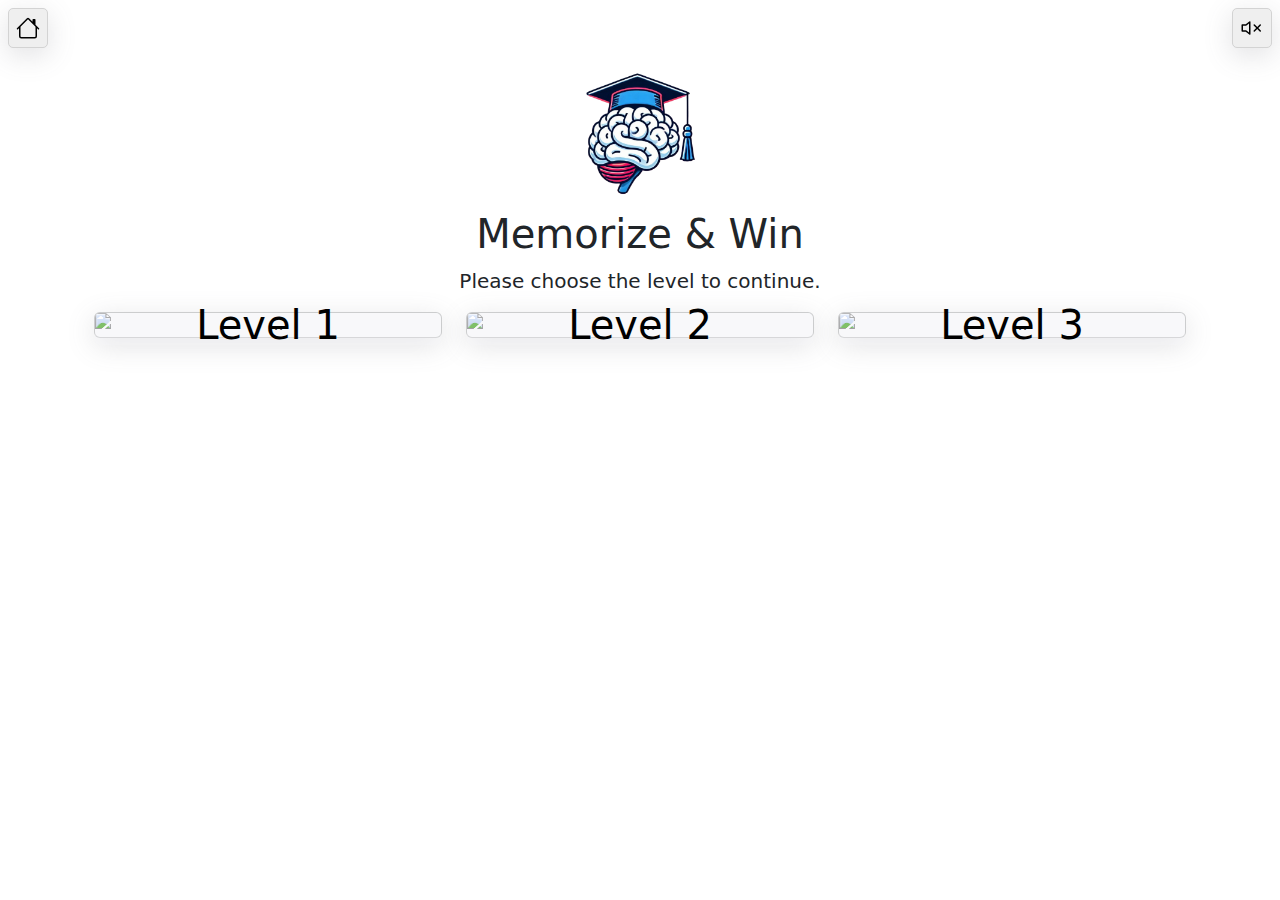
==== index.html @ 913070f7 "Almost There" ====
<!DOCTYPE html>
<html lang="en">

<head>
  <meta charset="UTF-8">
  <meta name="viewport" content="width=device-width, initial-scale=1.0">
  <title>Complete Bootstrap Example</title>
  <!-- Bootstrap CSS -->
  <link href="https://cdn.jsdelivr.net/npm/bootstrap@5.3.0-alpha3/dist/css/bootstrap.min.css" rel="stylesheet">
  <!-- Bootstrap Icons -->
  <link href="https://cdn.jsdelivr.net/npm/bootstrap-icons/font/bootstrap-icons.css" rel="stylesheet">
  <link rel="stylesheet" href="./styles/style.css">
</head>

<body>
  <!-- Navbar -->
  <div class="hstack game_nav">
    <div class="p-2">
      <button class="home_btn" id="home_btn">
        <svg xmlns="http://www.w3.org/2000/svg" width="24" height="24" fill="currentColor" class="bi bi-house"
          viewBox="0 0 16 16">
          <path
            d="M8.707 1.5a1 1 0 0 0-1.414 0L.646 8.146a.5.5 0 0 0 .708.708L2 8.207V13.5A1.5 1.5 0 0 0 3.5 15h9a1.5 1.5 0 0 0 1.5-1.5V8.207l.646.647a.5.5 0 0 0 .708-.708L13 5.793V2.5a.5.5 0 0 0-.5-.5h-1a.5.5 0 0 0-.5.5v1.293zM13 7.207V13.5a.5.5 0 0 1-.5.5h-9a.5.5 0 0 1-.5-.5V7.207l5-5z" />
        </svg>
      </button>
    </div>
    <div class="p-2 ms-auto">
      <button class="speaker_btn">
        <svg xmlns="http://www.w3.org/2000/svg" width="24" height="24" fill="currentColor" class="bi bi-volume-mute"
          viewBox="0 0 16 16">
          <path
            d="M6.717 3.55A.5.5 0 0 1 7 4v8a.5.5 0 0 1-.812.39L3.825 10.5H1.5A.5.5 0 0 1 1 10V6a.5.5 0 0 1 .5-.5h2.325l2.363-1.89a.5.5 0 0 1 .529-.06M6 5.04 4.312 6.39A.5.5 0 0 1 4 6.5H2v3h2a.5.5 0 0 1 .312.11L6 10.96zm7.854.606a.5.5 0 0 1 0 .708L12.207 8l1.647 1.646a.5.5 0 0 1-.708.708L11.5 8.707l-1.646 1.647a.5.5 0 0 1-.708-.708L10.793 8 9.146 6.354a.5.5 0 1 1 .708-.708L11.5 7.293l1.646-1.647a.5.5 0 0 1 .708 0" />
        </svg>
      </button>
    </div>
  </div>

  <!-- Hero Section -->
  <div class="container text-center my-1" id="home_container">
    <img src="./image/logo.png" class="game_logo" />
    <h1>Memorize & Win</h1>
    <p class="lead">Please choose the level to continue.</p>


    <div class="container">
      <div class="row game_row-cols-1 game_row-cols-md-3 g-4">

        <div class="col">
          <div class="card text-bg-light level_cards" level="1">
            <img src="https://th.bing.com/th/id/R.3ec155f963d05478b3f67e2ac0a805a8?rik=Q%2bEp9dxS2MVzyg&pid=ImgRaw&r=0"
              class="card-img" alt="...">
            <div class="card-img-overlay bg-light bg-opacity-25">
              <h1 class="card-title">Level 1</h1>
            </div>
          </div>
        </div>

        <div class="col">
          <div class="card text-bg-light level_cards" level="2">
            <img src="https://th.bing.com/th/id/R.3ec155f963d05478b3f67e2ac0a805a8?rik=Q%2bEp9dxS2MVzyg&pid=ImgRaw&r=0"
              class="card-img" alt="...">
            <div class="card-img-overlay bg-light bg-opacity-25">
              <h1 class="card-title">Level 2</h1>
            </div>
          </div>
        </div>

        <div class="col">
          <div class="card text-bg-light level_cards" level="3">
            <img src="https://th.bing.com/th/id/R.3ec155f963d05478b3f67e2ac0a805a8?rik=Q%2bEp9dxS2MVzyg&pid=ImgRaw&r=0"
              class="card-img" alt="...">
            <div class="card-img-overlay bg-light bg-opacity-25">
              <h1 class="card-title">Level 3</h1>
            </div>
          </div>
        </div>
      </div>
    </div>


  </div>




  <div class="container d-flex justify-content-center align-items-center d-none" id="game_container">
    <div class="game_container">
      <div class="game_row">
        <div class="game_card">
          <div class="card-inner">
            <div class="card-front"></div>
            <div class="card-back">
              <img src="https://via.placeholder.com/300" img-index="0" />
            </div>
          </div>
        </div>
        <div class="game_card">
          <div class="card-inner">
            <div class="card-front"></div>
            <div class="card-back">
              <img src="https://via.placeholder.com/300" img-index="1" />
            </div>
          </div>
        </div>
        <div class="game_card">
          <div class="card-inner">
            <div class="card-front"></div>
            <div class="card-back">
              <img src="https://via.placeholder.com/300" img-index="2" />
            </div>
          </div>
        </div>
      </div>
      <div class="game_row">
        <div class="game_card">
          <div class="card-inner">
            <div class="card-front"></div>
            <div class="card-back">
              <img src="https://via.placeholder.com/300" img-index="3" />
            </div>
          </div>
        </div>
        <div class="game_card">
          <div class="card-inner">
            <div class="card-front"></div>
            <div class="card-back">
              <img src="https://via.placeholder.com/300" img-index="4" />
            </div>
          </div>
        </div>
        <div class="game_card">
          <div class="card-inner">
            <div class="card-front"></div>
            <div class="card-back">
              <img src="https://via.placeholder.com/300" img-index="5" />
            </div>
          </div>
        </div>
      </div>
      <div class="game_row">
        <div class="game_card">
          <div class="card-inner">
            <div class="card-front"></div>
            <div class="card-back">
              <img src="https://via.placeholder.com/300" img-index="6" />
            </div>
          </div>
        </div>
        <div class="game_card">
          <div class="card-inner">
            <div class="card-front"></div>
            <div class="card-back">
              <img src="https://via.placeholder.com/300" img-index="7" />
            </div>
          </div>
        </div>
        <div class="game_card">
          <div class="card-inner">
            <div class="card-front"></div>
            <div class="card-back">
              <img src="https://via.placeholder.com/300" img-index="8" />
            </div>
          </div>
        </div>
      </div>
      <div class="game_row">
        <div class="game_card">
          <div class="card-inner">
            <div class="card-front"></div>
            <div class="card-back">
              <img src="https://via.placeholder.com/300" img-index="9" />
            </div>
          </div>
        </div>
        <div class="game_card">
          <div class="card-inner">
            <div class="card-front"></div>
            <div class="card-back">
              <img src="https://via.placeholder.com/300" img-index="10" />
            </div>
          </div>
        </div>
        <div class="game_card">
          <div class="card-inner">
            <div class="card-front"></div>
            <div class="card-back">
              <img src="https://via.placeholder.com/300" img-index="11" />
            </div>
          </div>
        </div>
      </div>
    </div>
  </div>


  <script src="script/script.js"></script>
  <!-- Bootstrap JS -->
  <script src="https://cdn.jsdelivr.net/npm/bootstrap@5.3.0-alpha3/dist/js/bootstrap.bundle.min.js"></script>
</body>

</html>
---- styles/style.css ----
* {
    margin: 0;
    padding: 0;
    box-sizing: border-box;
}

/* This is for game navigation */
.game_nav .home_btn, .game_nav .speaker_btn{
    height:40px;
    width:40px;
    padding:3px;
    border:1px solid lightgrey;
    border-radius:5px;
    box-shadow: rgba(100, 100, 111, 0.2) 0px 7px 29px 0px;
    display:flex;
    justify-content: center;
    align-items:center;
}
/* This is for homepage */
.level_cards{
    box-shadow: rgba(100, 100, 111, 0.2) 0px 7px 29px 0px;
    cursor:pointer;
    user-select: none;
    text-align:center;
}
.level_cards .card-img-overlay{
    display:flex;
    flex-direction:column;
    justify-content: center;
    align-items:center;
    text-align: justify;
}
.game_logo{
    height:150px;
    width:150px;
}

.game_container {
    display: flex;
    flex-direction:column;
    box-shadow: rgba(100, 100, 111, 0.2) 0px 7px 29px 0px;
    padding:5px;
    border:1px solid lightgrey;
    border-radius:2px;
}
.game_container .game_row{
    display:flex;
    flex-direction:row;
}

.game_card{
    perspective: 1000px;
    margin:5px;
}

.card-inner {
    width:20vw;
    height:20vw;
    max-width:110px;
    max-height:110px;
    transform-style: preserve-3d;
    transition: transform 0.5s;
    cursor: pointer;
    border:1px solid lightgrey;
}

.game_card.flipped .card-inner {
    transform: rotateY(180deg);
}

.card-front,
.card-back {
    position: absolute;
    width: 100%;
    height: 100%;
    backface-visibility: hidden;
}

.card-front {
    display: flex;
    justify-content: center;
    align-items: center;
    background-image: linear-gradient( 132.6deg,  rgba(71,139,214,1) 23.3%, rgba(37,216,211,1) 84.7% );
    color: white;
    font-size: 1.5rem;
}

.card-back {
    transform: rotateY(180deg);
    display: flex;
    justify-content: center;
    align-items: center;
    background-color: #f1f1f1;
}

.card-back img {
    width: 100%;
    height: 100%;
    object-fit: cover;
}
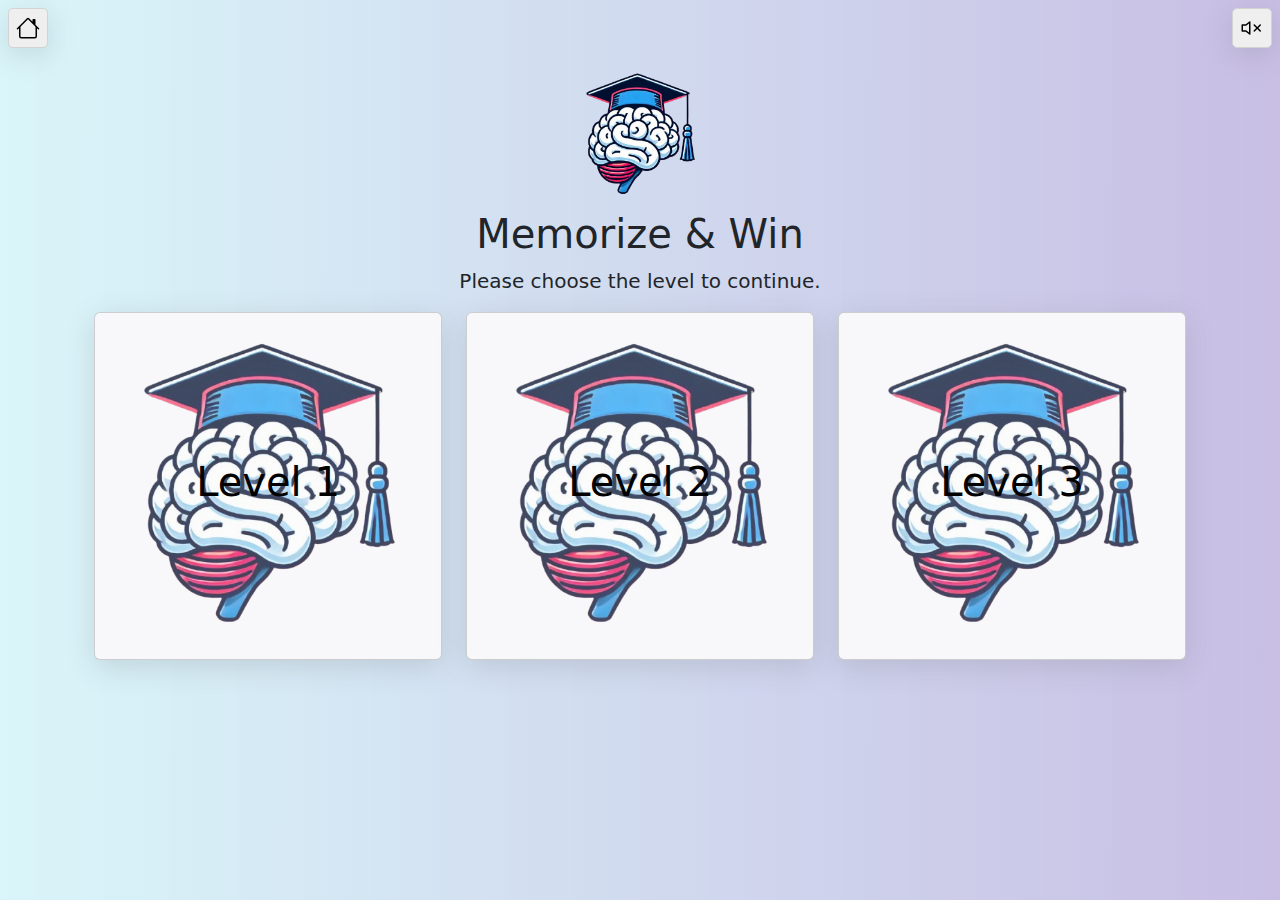
==== commit 2e784381: "Dynamic Level made" ====
--- a/index.html
+++ b/index.html
@@ -25,11 +25,16 @@
       </button>
     </div>
     <div class="p-2 ms-auto">
-      <button class="speaker_btn">
-        <svg xmlns="http://www.w3.org/2000/svg" width="24" height="24" fill="currentColor" class="bi bi-volume-mute"
+      <button class="speaker_btn" id="speaker_btn">
+        <svg xmlns="http://www.w3.org/2000/svg" id="mute_btn" width="24" height="24" fill="currentColor" class="bi bi-volume-mute"
           viewBox="0 0 16 16">
           <path
             d="M6.717 3.55A.5.5 0 0 1 7 4v8a.5.5 0 0 1-.812.39L3.825 10.5H1.5A.5.5 0 0 1 1 10V6a.5.5 0 0 1 .5-.5h2.325l2.363-1.89a.5.5 0 0 1 .529-.06M6 5.04 4.312 6.39A.5.5 0 0 1 4 6.5H2v3h2a.5.5 0 0 1 .312.11L6 10.96zm7.854.606a.5.5 0 0 1 0 .708L12.207 8l1.647 1.646a.5.5 0 0 1-.708.708L11.5 8.707l-1.646 1.647a.5.5 0 0 1-.708-.708L10.793 8 9.146 6.354a.5.5 0 1 1 .708-.708L11.5 7.293l1.646-1.647a.5.5 0 0 1 .708 0" />
+        </svg>
+        <svg xmlns="http://www.w3.org/2000/svg" id="unmute_btn" width="24" height="24" fill="currentColor" class="d-none bi bi-volume-up" viewBox="0 0 16 16">
+          <path d="M11.536 14.01A8.47 8.47 0 0 0 14.026 8a8.47 8.47 0 0 0-2.49-6.01l-.708.707A7.48 7.48 0 0 1 13.025 8c0 2.071-.84 3.946-2.197 5.303z"/>
+          <path d="M10.121 12.596A6.48 6.48 0 0 0 12.025 8a6.48 6.48 0 0 0-1.904-4.596l-.707.707A5.48 5.48 0 0 1 11.025 8a5.48 5.48 0 0 1-1.61 3.89z"/>
+          <path d="M10.025 8a4.5 4.5 0 0 1-1.318 3.182L8 10.475A3.5 3.5 0 0 0 9.025 8c0-.966-.392-1.841-1.025-2.475l.707-.707A4.5 4.5 0 0 1 10.025 8M7 4a.5.5 0 0 0-.812-.39L3.825 5.5H1.5A.5.5 0 0 0 1 6v4a.5.5 0 0 0 .5.5h2.325l2.363 1.89A.5.5 0 0 0 7 12zM4.312 6.39 6 5.04v5.92L4.312 9.61A.5.5 0 0 0 4 9.5H2v-3h2a.5.5 0 0 0 .312-.11"/>
         </svg>
       </button>
     </div>
@@ -43,37 +48,8 @@
 
 
     <div class="container">
-      <div class="row game_row-cols-1 game_row-cols-md-3 g-4">
+      <div class="row row-cols-1 row-cols-md-3 g-4" id="level_container">
 
-        <div class="col">
-          <div class="card text-bg-light level_cards" level="1">
-            <img src="https://th.bing.com/th/id/R.3ec155f963d05478b3f67e2ac0a805a8?rik=Q%2bEp9dxS2MVzyg&pid=ImgRaw&r=0"
-              class="card-img" alt="...">
-            <div class="card-img-overlay bg-light bg-opacity-25">
-              <h1 class="card-title">Level 1</h1>
-            </div>
-          </div>
-        </div>
-
-        <div class="col">
-          <div class="card text-bg-light level_cards" level="2">
-            <img src="https://th.bing.com/th/id/R.3ec155f963d05478b3f67e2ac0a805a8?rik=Q%2bEp9dxS2MVzyg&pid=ImgRaw&r=0"
-              class="card-img" alt="...">
-            <div class="card-img-overlay bg-light bg-opacity-25">
-              <h1 class="card-title">Level 2</h1>
-            </div>
-          </div>
-        </div>
-
-        <div class="col">
-          <div class="card text-bg-light level_cards" level="3">
-            <img src="https://th.bing.com/th/id/R.3ec155f963d05478b3f67e2ac0a805a8?rik=Q%2bEp9dxS2MVzyg&pid=ImgRaw&r=0"
-              class="card-img" alt="...">
-            <div class="card-img-overlay bg-light bg-opacity-25">
-              <h1 class="card-title">Level 3</h1>
-            </div>
-          </div>
-        </div>
       </div>
     </div>
 
@@ -83,113 +59,9 @@
 
 
 
-  <div class="container d-flex justify-content-center align-items-center d-none" id="game_container">
-    <div class="game_container">
-      <div class="game_row">
-        <div class="game_card">
-          <div class="card-inner">
-            <div class="card-front"></div>
-            <div class="card-back">
-              <img src="https://via.placeholder.com/300" img-index="0" />
-            </div>
-          </div>
-        </div>
-        <div class="game_card">
-          <div class="card-inner">
-            <div class="card-front"></div>
-            <div class="card-back">
-              <img src="https://via.placeholder.com/300" img-index="1" />
-            </div>
-          </div>
-        </div>
-        <div class="game_card">
-          <div class="card-inner">
-            <div class="card-front"></div>
-            <div class="card-back">
-              <img src="https://via.placeholder.com/300" img-index="2" />
-            </div>
-          </div>
-        </div>
+  <div class="container d-none" id="game_container">
+      <div class="game_container" id="card_container">
       </div>
-      <div class="game_row">
-        <div class="game_card">
-          <div class="card-inner">
-            <div class="card-front"></div>
-            <div class="card-back">
-              <img src="https://via.placeholder.com/300" img-index="3" />
-            </div>
-          </div>
-        </div>
-        <div class="game_card">
-          <div class="card-inner">
-            <div class="card-front"></div>
-            <div class="card-back">
-              <img src="https://via.placeholder.com/300" img-index="4" />
-            </div>
-          </div>
-        </div>
-        <div class="game_card">
-          <div class="card-inner">
-            <div class="card-front"></div>
-            <div class="card-back">
-              <img src="https://via.placeholder.com/300" img-index="5" />
-            </div>
-          </div>
-        </div>
-      </div>
-      <div class="game_row">
-        <div class="game_card">
-          <div class="card-inner">
-            <div class="card-front"></div>
-            <div class="card-back">
-              <img src="https://via.placeholder.com/300" img-index="6" />
-            </div>
-          </div>
-        </div>
-        <div class="game_card">
-          <div class="card-inner">
-            <div class="card-front"></div>
-            <div class="card-back">
-              <img src="https://via.placeholder.com/300" img-index="7" />
-            </div>
-          </div>
-        </div>
-        <div class="game_card">
-          <div class="card-inner">
-            <div class="card-front"></div>
-            <div class="card-back">
-              <img src="https://via.placeholder.com/300" img-index="8" />
-            </div>
-          </div>
-        </div>
-      </div>
-      <div class="game_row">
-        <div class="game_card">
-          <div class="card-inner">
-            <div class="card-front"></div>
-            <div class="card-back">
-              <img src="https://via.placeholder.com/300" img-index="9" />
-            </div>
-          </div>
-        </div>
-        <div class="game_card">
-          <div class="card-inner">
-            <div class="card-front"></div>
-            <div class="card-back">
-              <img src="https://via.placeholder.com/300" img-index="10" />
-            </div>
-          </div>
-        </div>
-        <div class="game_card">
-          <div class="card-inner">
-            <div class="card-front"></div>
-            <div class="card-back">
-              <img src="https://via.placeholder.com/300" img-index="11" />
-            </div>
-          </div>
-        </div>
-      </div>
-    </div>
   </div>
 
 
--- a/styles/style.css
+++ b/styles/style.css
@@ -4,64 +4,80 @@
     box-sizing: border-box;
 }
 
+body {
+    background-image: linear-gradient( 90.1deg,  rgba(84, 211, 228, 0.22) 0.2%, rgba(68, 36, 164, 0.294) 99.9% );
+}
+
 /* This is for game navigation */
-.game_nav .home_btn, .game_nav .speaker_btn{
-    height:40px;
-    width:40px;
-    padding:3px;
-    border:1px solid lightgrey;
-    border-radius:5px;
+.game_nav .home_btn,
+.game_nav .speaker_btn {
+    height: 40px;
+    width: 40px;
+    padding: 3px;
+    border: 1px solid lightgrey;
+    border-radius: 5px;
     box-shadow: rgba(100, 100, 111, 0.2) 0px 7px 29px 0px;
-    display:flex;
+    display: flex;
     justify-content: center;
-    align-items:center;
+    align-items: center;
 }
+
 /* This is for homepage */
-.level_cards{
+.level_cards {
     box-shadow: rgba(100, 100, 111, 0.2) 0px 7px 29px 0px;
-    cursor:pointer;
+    cursor: pointer;
     user-select: none;
-    text-align:center;
+    text-align: center;
 }
-.level_cards .card-img-overlay{
-    display:flex;
-    flex-direction:column;
+
+.level_cards .card-img-overlay {
+    display: flex;
+    flex-direction: column;
     justify-content: center;
-    align-items:center;
+    align-items: center;
     text-align: justify;
 }
-.game_logo{
-    height:150px;
-    width:150px;
+
+.game_logo {
+    height: 150px;
+    width: 150px;
+}
+
+#game_container {
+    height: 100vh;
+    display: flex;
+    justify-content: center;
+    align-items: center;
 }
 
 .game_container {
     display: flex;
-    flex-direction:column;
+    flex-direction: column;
     box-shadow: rgba(100, 100, 111, 0.2) 0px 7px 29px 0px;
-    padding:5px;
-    border:1px solid lightgrey;
-    border-radius:2px;
-}
-.game_container .game_row{
-    display:flex;
-    flex-direction:row;
+    padding: 5px;
+    border: 1px solid lightgrey;
+    border-radius: 2px;
 }
 
-.game_card{
+.game_container .game_row {
+    display: flex;
+    flex-direction: row;
+}
+
+.game_card {
     perspective: 1000px;
-    margin:5px;
+    margin: 5px;
 }
 
 .card-inner {
-    width:20vw;
-    height:20vw;
-    max-width:110px;
-    max-height:110px;
+    width: 20vw;
+    height: 20vw;
+    max-width: 110px;
+    max-height: 110px;
     transform-style: preserve-3d;
     transition: transform 0.5s;
     cursor: pointer;
-    border:1px solid lightgrey;
+    border: 1px solid lightgrey;
 }
 
 .game_card.flipped .card-inner {
@@ -80,7 +96,7 @@
     display: flex;
     justify-content: center;
     align-items: center;
-    background-image: linear-gradient( 132.6deg,  rgba(71,139,214,1) 23.3%, rgba(37,216,211,1) 84.7% );
+    background-image: linear-gradient(132.6deg, rgba(71, 139, 214, 1) 23.3%, rgba(37, 216, 211, 1) 84.7%);
     color: white;
     font-size: 1.5rem;
 }
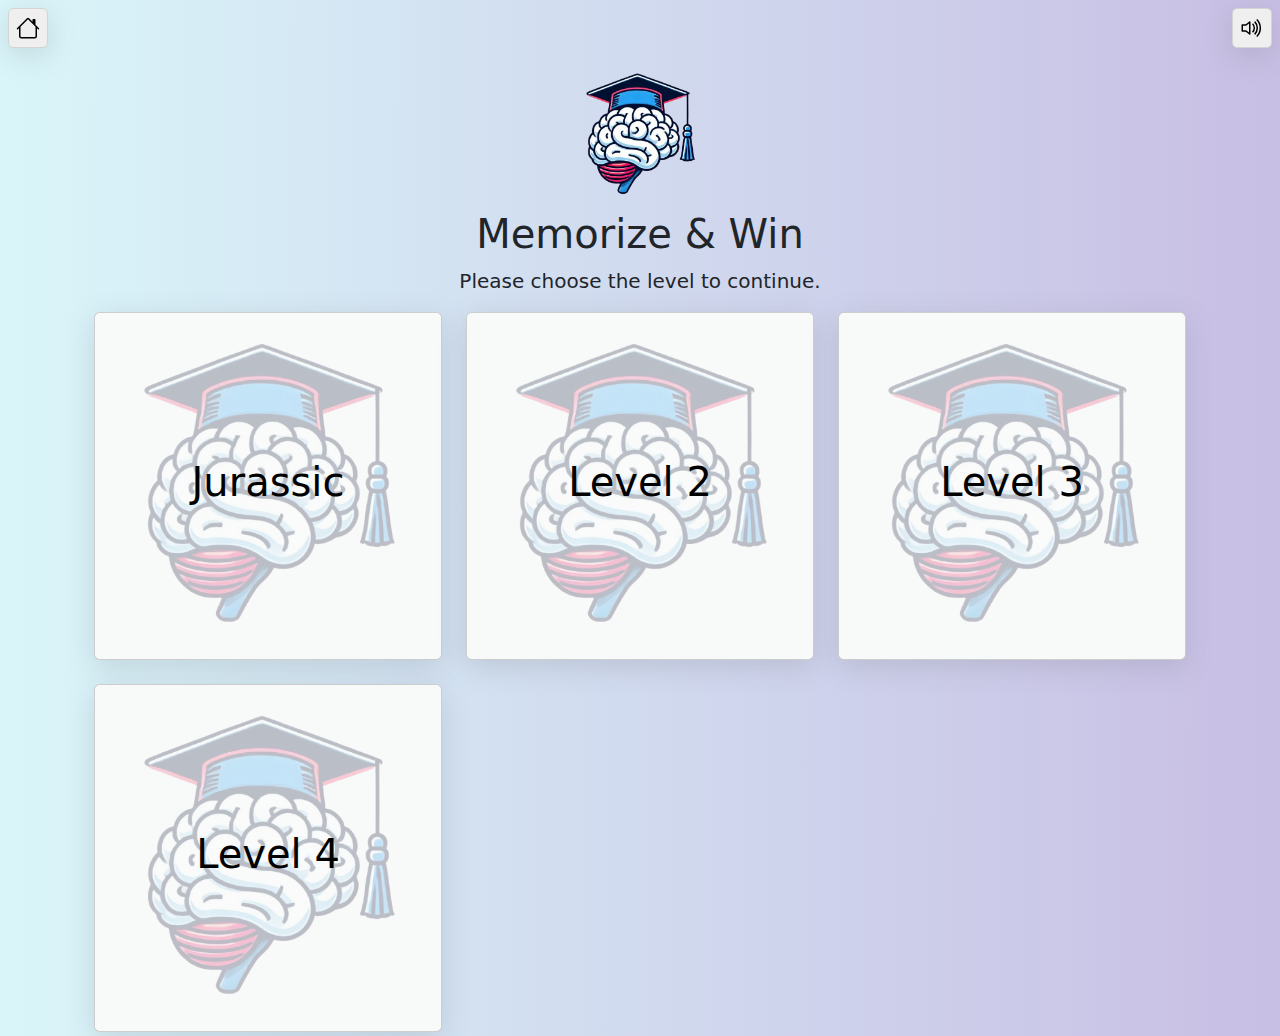
==== commit 086294f4: "Almost Finished" ====
--- a/index.html
+++ b/index.html
@@ -9,6 +9,7 @@
   <link href="https://cdn.jsdelivr.net/npm/bootstrap@5.3.0-alpha3/dist/css/bootstrap.min.css" rel="stylesheet">
   <!-- Bootstrap Icons -->
   <link href="https://cdn.jsdelivr.net/npm/bootstrap-icons/font/bootstrap-icons.css" rel="stylesheet">
+  <link rel="stylesheet" href="https://cdnjs.cloudflare.com/ajax/libs/font-awesome/6.0.0-beta3/css/all.min.css">
   <link rel="stylesheet" href="./styles/style.css">
 </head>
 
@@ -24,17 +25,40 @@
         </svg>
       </button>
     </div>
+    <div class="p-0 text-center w-100 d-flex justify-content-center d-none" id="control_container">
+      <div class="container controls d-flex justify-content-center align-items-center">
+        <div class="indicators hstack d-flex justify-content-center align-items-center">
+          <p id="current_level">Level 1</p>
+          <div class="p-2">
+            <i class="fa fa-clock" aria-hidden="true" id="time_logo"></i>
+            <b>: <span id="time_field" descriptor="time_logo">60s</span></b>
+          </div>
+          <div class="p-2">
+            <i class="fa fa-trophy" aria-hidden="true" id="score_logo"></i> 
+            : <span id="score_field" descriptor="score_logo"><b>50</b></span>
+          </div>
+          <div class="p-2">
+            <i class="fa fa-arrows" aria-hidden="true" id="moves_logo"></i>
+            : <span id="moves_field" descriptor="moves_logo"><b>20</b></span>
+          </div>
+        </div>
+      </div>
+    </div>
     <div class="p-2 ms-auto">
       <button class="speaker_btn" id="speaker_btn">
-        <svg xmlns="http://www.w3.org/2000/svg" id="mute_btn" width="24" height="24" fill="currentColor" class="bi bi-volume-mute"
-          viewBox="0 0 16 16">
+        <svg xmlns="http://www.w3.org/2000/svg" id="mute_btn" width="24" height="24" fill="currentColor"
+          class="d-none bi bi-volume-mute" viewBox="0 0 16 16">
           <path
             d="M6.717 3.55A.5.5 0 0 1 7 4v8a.5.5 0 0 1-.812.39L3.825 10.5H1.5A.5.5 0 0 1 1 10V6a.5.5 0 0 1 .5-.5h2.325l2.363-1.89a.5.5 0 0 1 .529-.06M6 5.04 4.312 6.39A.5.5 0 0 1 4 6.5H2v3h2a.5.5 0 0 1 .312.11L6 10.96zm7.854.606a.5.5 0 0 1 0 .708L12.207 8l1.647 1.646a.5.5 0 0 1-.708.708L11.5 8.707l-1.646 1.647a.5.5 0 0 1-.708-.708L10.793 8 9.146 6.354a.5.5 0 1 1 .708-.708L11.5 7.293l1.646-1.647a.5.5 0 0 1 .708 0" />
         </svg>
-        <svg xmlns="http://www.w3.org/2000/svg" id="unmute_btn" width="24" height="24" fill="currentColor" class="d-none bi bi-volume-up" viewBox="0 0 16 16">
-          <path d="M11.536 14.01A8.47 8.47 0 0 0 14.026 8a8.47 8.47 0 0 0-2.49-6.01l-.708.707A7.48 7.48 0 0 1 13.025 8c0 2.071-.84 3.946-2.197 5.303z"/>
-          <path d="M10.121 12.596A6.48 6.48 0 0 0 12.025 8a6.48 6.48 0 0 0-1.904-4.596l-.707.707A5.48 5.48 0 0 1 11.025 8a5.48 5.48 0 0 1-1.61 3.89z"/>
-          <path d="M10.025 8a4.5 4.5 0 0 1-1.318 3.182L8 10.475A3.5 3.5 0 0 0 9.025 8c0-.966-.392-1.841-1.025-2.475l.707-.707A4.5 4.5 0 0 1 10.025 8M7 4a.5.5 0 0 0-.812-.39L3.825 5.5H1.5A.5.5 0 0 0 1 6v4a.5.5 0 0 0 .5.5h2.325l2.363 1.89A.5.5 0 0 0 7 12zM4.312 6.39 6 5.04v5.92L4.312 9.61A.5.5 0 0 0 4 9.5H2v-3h2a.5.5 0 0 0 .312-.11"/>
+        <svg xmlns="http://www.w3.org/2000/svg" id="unmute_btn" width="24" height="24" fill="currentColor"
+          class="bi bi-volume-up" viewBox="0 0 16 16">
+          <path
+            d="M11.536 14.01A8.47 8.47 0 0 0 14.026 8a8.47 8.47 0 0 0-2.49-6.01l-.708.707A7.48 7.48 0 0 1 13.025 8c0 2.071-.84 3.946-2.197 5.303z" />
+          <path
+            d="M10.121 12.596A6.48 6.48 0 0 0 12.025 8a6.48 6.48 0 0 0-1.904-4.596l-.707.707A5.48 5.48 0 0 1 11.025 8a5.48 5.48 0 0 1-1.61 3.89z" />
+          <path
+            d="M10.025 8a4.5 4.5 0 0 1-1.318 3.182L8 10.475A3.5 3.5 0 0 0 9.025 8c0-.966-.392-1.841-1.025-2.475l.707-.707A4.5 4.5 0 0 1 10.025 8M7 4a.5.5 0 0 0-.812-.39L3.825 5.5H1.5A.5.5 0 0 0 1 6v4a.5.5 0 0 0 .5.5h2.325l2.363 1.89A.5.5 0 0 0 7 12zM4.312 6.39 6 5.04v5.92L4.312 9.61A.5.5 0 0 0 4 9.5H2v-3h2a.5.5 0 0 0 .312-.11" />
         </svg>
       </button>
     </div>
@@ -60,14 +84,49 @@
 
 
   <div class="container d-none" id="game_container">
-      <div class="game_container" id="card_container">
-      </div>
+    <div class="game_container" id="card_container">
+    </div>
   </div>
 
 
+
+
+  <!-- Modal structure -->
+  <div class="modal fade" id="exampleModal" tabindex="-1" aria-labelledby="exampleModalLabel" aria-hidden="true">
+    <div class="modal-dialog">
+      <div class="modal-content">
+        <div class="modal-header">
+          <h1 class="modal-title success-title text-center" id="exampleModalLabel">Level Completed!</h1>
+          <button type="button" class="btn-close" data-bs-dismiss="modal" aria-label="Close"></button>
+        </div>
+        <div class="modal-body">
+          <!-- Stars to appear -->
+          <div class="d-flex justify-content-center">
+            <i class="fas fa-star stars" id="star1"></i>
+            <i class="fas fa-star stars" id="star2"></i>
+            <i class="fas fa-star stars" id="star3"></i>
+          </div>
+          <h4 class="text-center">
+            <p class="mt-3 text-center">Congratulations! You Win</p>
+            <p class="mt-3">Score <i class="fa fa-trophy text-warning" aria-hidden="true"></i> : <span>50</span></p>
+            <p class="mt-3">Time <i class="fa fa-clock text-warning" aria-hidden="true"></i> : <span>50</span></p>
+            <p class="mt-3">Moves <i class="fa fa-arrows text-warning" aria-hidden="true"></i> : <span>50</span></p>
+
+          </h4>
+        </div>
+        <div class="modal-footer">
+          <button type="button" class="btn btn-warning w-50" id="next_level">Next Level</button>
+          <button type="button" class="btn btn-danger w-50" data-bs-dismiss="modal" id="quit_btn">Quit</button>
+        </div>
+      </div>
+    </div>
+  </div>
+
+
+
+
+  <script src="https://cdn.jsdelivr.net/npm/bootstrap@5.3.0-alpha3/dist/js/bootstrap.bundle.min.js"></script>
   <script src="script/script.js"></script>
-  <!-- Bootstrap JS -->
-  <script src="https://cdn.jsdelivr.net/npm/bootstrap@5.3.0-alpha3/dist/js/bootstrap.bundle.min.js"></script>
 </body>
 
 </html>--- a/styles/style.css
+++ b/styles/style.css
@@ -5,7 +5,7 @@
 }
 
 body {
-    background-image: linear-gradient( 90.1deg,  rgba(84, 211, 228, 0.22) 0.2%, rgba(68, 36, 164, 0.294) 99.9% );
+    background-image: linear-gradient(90.1deg, rgba(84, 211, 228, 0.22) 0.2%, rgba(68, 36, 164, 0.294) 99.9%);
 }
 
 /* This is for game navigation */
@@ -22,6 +22,33 @@
     align-items: center;
 }
 
+.game_nav .controls{
+    position:fixed;
+    top:0px;
+    z-index:1;
+}
+.controls .indicators{
+    max-width:270px;
+    border-radius:50px;
+    user-select:none;
+    position:relative;
+    border:1px solid rgb(157, 152, 152);
+    background-color: white;
+    box-shadow: rgba(100, 100, 111, 0.2) 0px 7px 29px 0px;
+    padding-bottom:5px;
+}
+.indicators p{
+    position:absolute;
+    bottom:-40px;
+    background-color: white;
+    padding:5px 15px 5px 15px;
+    border-radius:30px;
+}
+.indicators .fa{
+    color:rgba(0, 0, 255, 0.579);
+    font-size:20px;
+}
+
 /* This is for homepage */
 .level_cards {
     box-shadow: rgba(100, 100, 111, 0.2) 0px 7px 29px 0px;
@@ -48,8 +75,8 @@
     display: flex;
     justify-content: center;
     align-items: center;
-}
-
+    flex-direction:column;
+}
 .game_container {
     display: flex;
     flex-direction: column;
@@ -113,4 +140,65 @@
     width: 100%;
     height: 100%;
     object-fit: cover;
+}
+
+
+
+/* Center the button in the middle of the screen */
+.centered-button-container {
+    display: flex;
+    justify-content: center;
+    align-items: center;
+    height: 100vh;
+    /* Take up the full height of the screen */
+}
+
+/* Modal Title Styling */
+.modal-title.success-title {
+    font-weight: bold;
+    color: #ffca28;
+    /* Goldish color */
+}
+
+/* Stars Animation */
+.stars {
+    font-size: 3em;
+    /* Make stars bigger */
+    opacity: 0;
+    /* Start invisible */
+    transform: scale(0);
+    /* Start smaller */
+    transition: opacity 1s, transform 1s;
+    /* Smooth transition for effects */
+}
+
+/* Different star colors */
+/* #star1 {
+    color: brown;
+}
+
+#star2 {
+    color: silver;
+} */
+
+#star3, #star2, #star1{
+    color: gold;
+}
+
+/* Modal styling */
+.modal-content {
+    border-radius: 20px;
+    background-color: #fff8e1;
+    /* Light yellow */
+}
+
+/* Center the buttons in the footer */
+.modal-footer {
+    justify-content: center;
+}
+
+.btn-completed {
+    background-color: #f57c00;
+    /* Orange button color */
+    color: white;
 }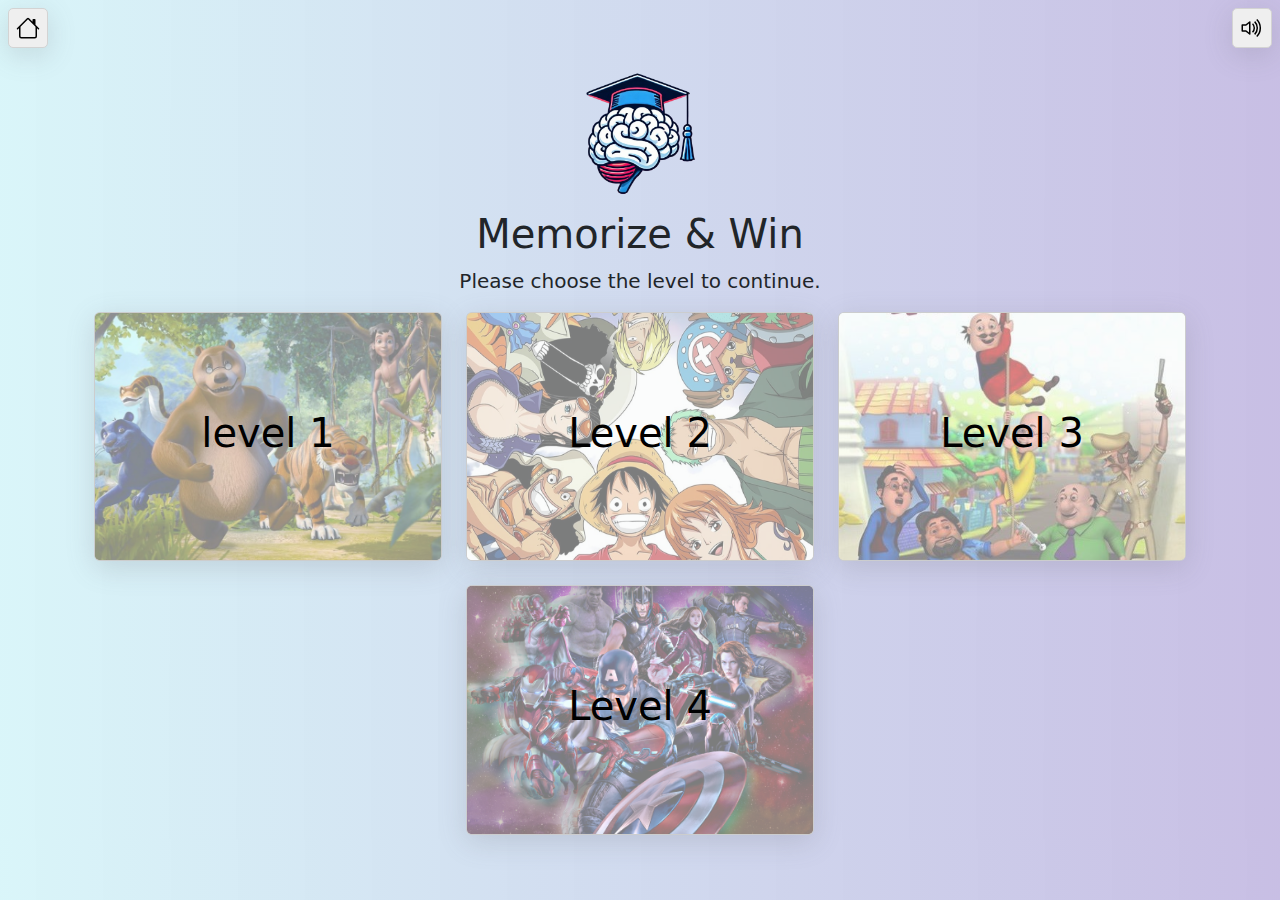
==== commit 934935c7: "scoreboard update" ====
--- a/index.html
+++ b/index.html
@@ -31,15 +31,15 @@
           <p id="current_level">Level 1</p>
           <div class="p-2">
             <i class="fa fa-clock" aria-hidden="true" id="time_logo"></i>
-            <b>: <span id="time_field" descriptor="time_logo">60s</span></b>
+            <b> <span id="time_field" descriptor="time_logo">60s</span></b>
           </div>
           <div class="p-2">
             <i class="fa fa-trophy" aria-hidden="true" id="score_logo"></i> 
-            : <span id="score_field" descriptor="score_logo"><b>50</b></span>
+            <span id="score_field" descriptor="score_logo"><b>50</b></span>
           </div>
           <div class="p-2">
             <i class="fa fa-arrows" aria-hidden="true" id="moves_logo"></i>
-            : <span id="moves_field" descriptor="moves_logo"><b>20</b></span>
+            <span id="moves_field" descriptor="moves_logo"><b>20</b></span>
           </div>
         </div>
       </div>
@@ -72,7 +72,7 @@
 
 
     <div class="container">
-      <div class="row row-cols-1 row-cols-md-3 g-4" id="level_container">
+      <div class="row row-cols-1 row-cols-md-3 g-4 d-flex justify-content-center align-items-center" id="level_container">
 
       </div>
     </div>
@@ -95,9 +95,8 @@
   <div class="modal fade" id="exampleModal" tabindex="-1" aria-labelledby="exampleModalLabel" aria-hidden="true">
     <div class="modal-dialog">
       <div class="modal-content">
-        <div class="modal-header">
-          <h1 class="modal-title success-title text-center" id="exampleModalLabel">Level Completed!</h1>
-          <button type="button" class="btn-close" data-bs-dismiss="modal" aria-label="Close"></button>
+        <div class="modal-header text-center">
+          <h1 class="modal-title success-title text-center" >Game Over</h1>
         </div>
         <div class="modal-body">
           <!-- Stars to appear -->
@@ -107,10 +106,10 @@
             <i class="fas fa-star stars" id="star3"></i>
           </div>
           <h4 class="text-center">
-            <p class="mt-3 text-center">Congratulations! You Win</p>
-            <p class="mt-3">Score <i class="fa fa-trophy text-warning" aria-hidden="true"></i> : <span>50</span></p>
-            <p class="mt-3">Time <i class="fa fa-clock text-warning" aria-hidden="true"></i> : <span>50</span></p>
-            <p class="mt-3">Moves <i class="fa fa-arrows text-warning" aria-hidden="true"></i> : <span>50</span></p>
+            <p class="mt-3 text-center" id="modal_desc">Congratulations! You Win</p>
+            <p class="mt-3">Score <i class="fa fa-trophy text-warning" aria-hidden="true"></i> : <span id="finalScore">50</span></p>
+            <p class="mt-3">Time <i class="fa fa-clock text-warning" aria-hidden="true"></i> : <span id="finalTime">50</span></p>
+            <p class="mt-3">Moves <i class="fa fa-arrows text-warning" aria-hidden="true"></i> : <span id="finalMoves">50</span></p>
 
           </h4>
         </div>
@@ -126,6 +125,7 @@
 
 
   <script src="https://cdn.jsdelivr.net/npm/bootstrap@5.3.0-alpha3/dist/js/bootstrap.bundle.min.js"></script>
+  <script src="script/data.js"></script>
   <script src="script/script.js"></script>
 </body>
 
